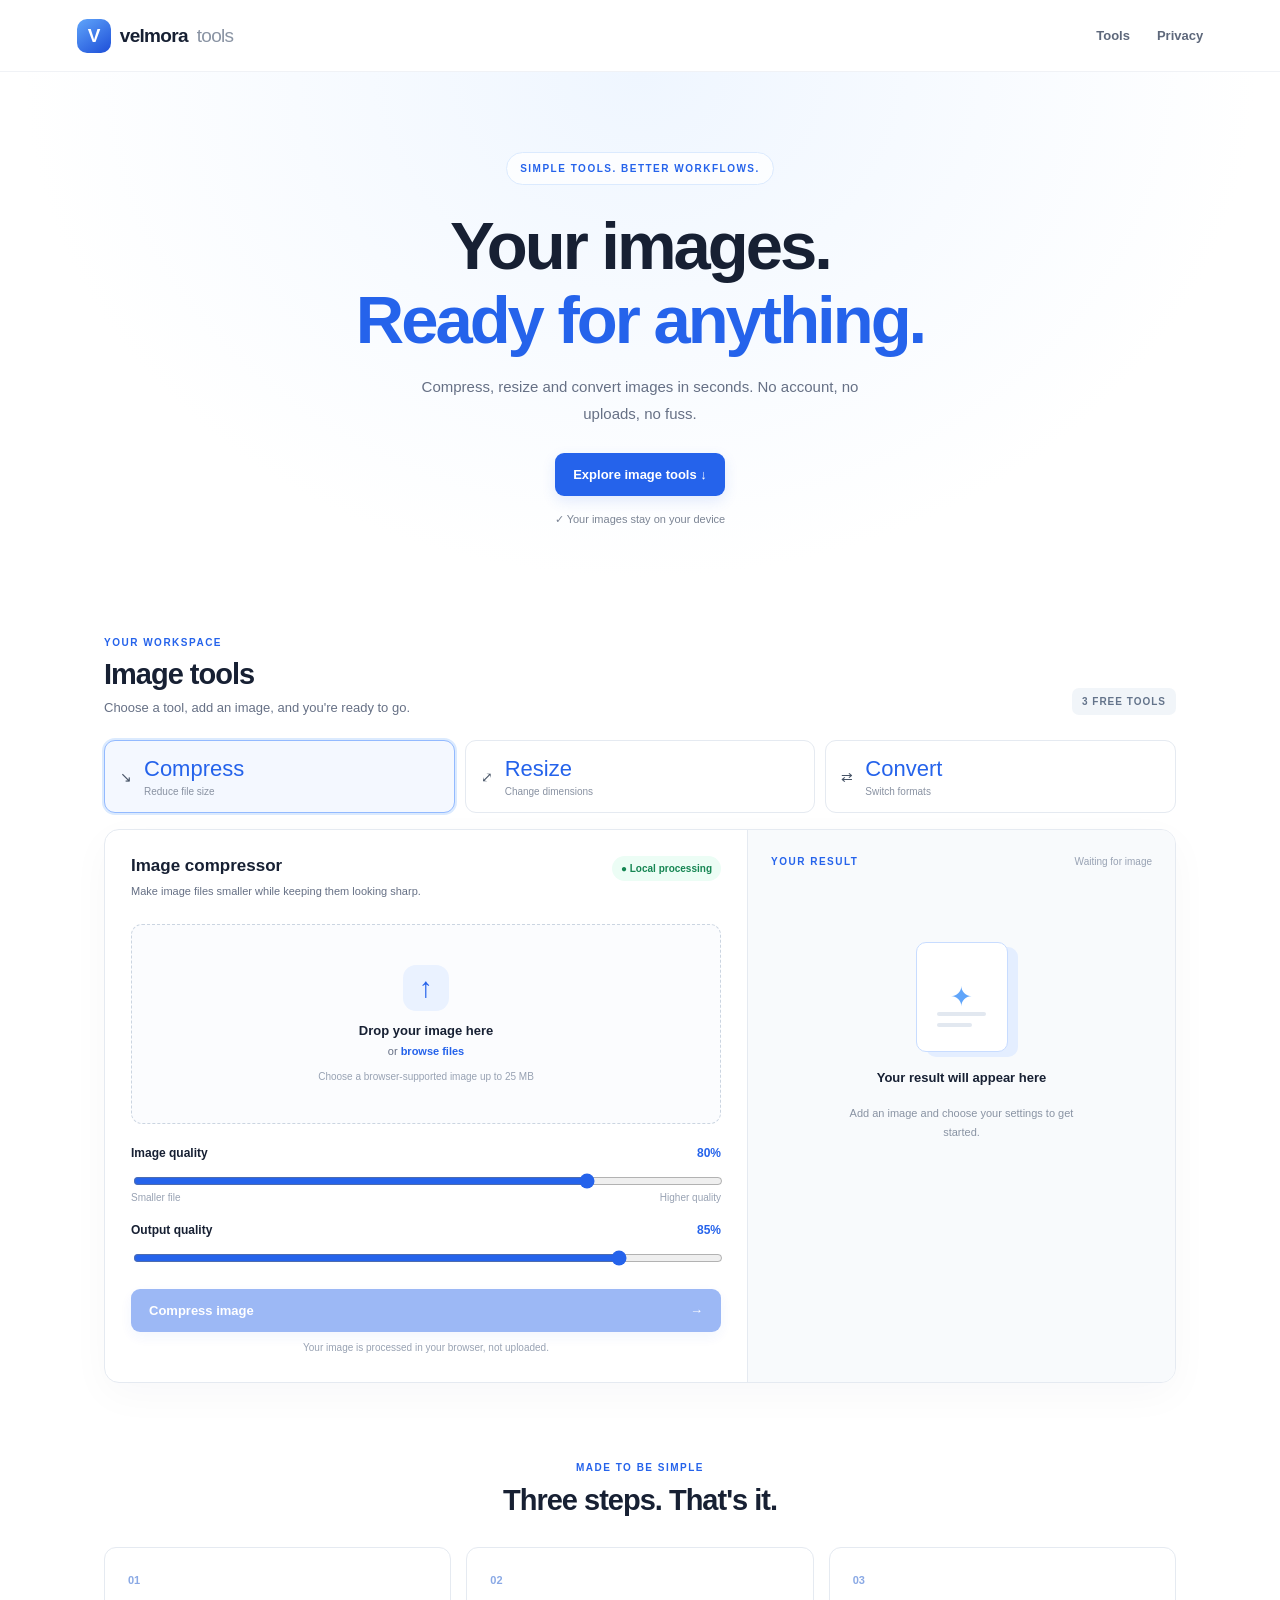
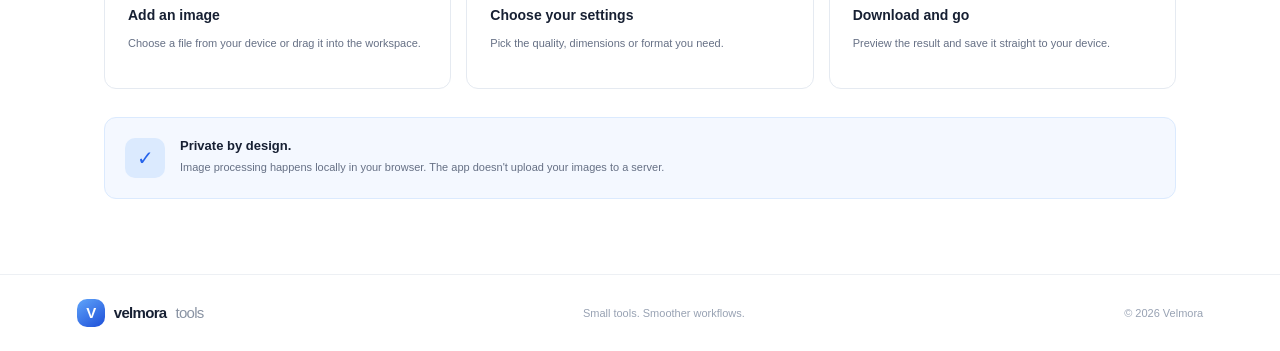
==== index.html @ 65857905 "Add files via upload" ====
<!DOCTYPE html>
<html lang="en">
<head>
  <meta charset="UTF-8">
  <meta name="viewport" content="width=device-width, initial-scale=1">
  <meta name="theme-color" content="#2563eb">
  <meta name="description" content="Compress, resize and convert images privately with Velmora Image Utility.">
  <title>Velmora Image Utility</title>
  <link rel="stylesheet" href="styles.css">
<link rel="icon" type="image/jpeg" href="favicon.jpg">  <script src="app.js" defer></script>
</head>
<body>
  <header class="navbar">
    <a class="brand" href="#">
      <span class="brand-icon">V</span>
      velmora <span class="muted">tools</span>
    </a>
    <nav>
      <a href="#tools">Tools</a>
      <a href="#privacy">Privacy</a>
    </nav>
  </header>

  <main>
    <section class="hero">
      <span class="eyebrow">SIMPLE TOOLS. BETTER WORKFLOWS.</span>
      <h1>Your images.<br><span>Ready for anything.</span></h1>
      <p>Compress, resize and convert images in seconds. No account, no uploads, no fuss.</p>
      <a class="button" href="#tools">Explore image tools ↓</a>
      <div class="privacy-note">✓ Your images stay on your device</div>
    </section>

    <section class="tools section" id="tools">
      <div class="section-heading">
        <div>
          <span class="eyebrow">YOUR WORKSPACE</span>
          <h2>Image tools</h2>
          <p>Choose a tool, add an image, and you're ready to go.</p>
        </div>
        <span class="free-tag">3 FREE TOOLS</span>
      </div>

      <div class="tabs" role="tablist" aria-label="Image tools">
        <button class="tab active" data-tool="compress" role="tab"
          aria-selected="true">↘ <span>Compress<small>Reduce file size</small></span></button>
        <button class="tab" data-tool="resize" role="tab"
          aria-selected="false">⤢ <span>Resize<small>Change dimensions</small></span></button>
        <button class="tab" data-tool="convert" role="tab"
          aria-selected="false">⇄ <span>Convert<small>Switch formats</small></span></button>
      </div>

      <div class="workspace">
        <section class="editor">
          <div class="editor-heading">
            <div>
              <h3 id="tool-title">Image compressor</h3>
              <p id="tool-description">Make image files smaller while keeping them looking sharp.</p>
            </div>
            <span class="local-tag">● Local processing</span>
          </div>

          <input id="file-input" type="file" accept="image/*" hidden>

          <div class="drop-zone" id="drop-zone" role="button" tabindex="0"
            aria-label="Choose or drop an image">
            <div class="upload-icon">↑</div>
            <h3>Drop your image here</h3>
            <p>or <button type="button" id="browse" class="text-link">browse files</button></p>
            <small>Choose a browser-supported image up to 25 MB</small>
          </div>

          <div class="selected-file hidden" id="selected-file">
            <img id="source-preview" alt="Selected image">
            <div class="file-info">
              <strong id="source-name"></strong>
              <p id="source-meta"></p>
              <span class="local-tag">● Image ready</span>
            </div>
            <button id="remove-file" class="remove-button" type="button">Remove</button>
          </div>

          <div class="settings">
            <div id="compress-options" class="option">
              <div class="label-row">
                <label for="compress-quality">Image quality</label>
                <strong><span id="compress-value">80</span>%</strong>
              </div>
              <input id="compress-quality" type="range" min="10" max="100" value="80">
              <div class="range-labels"><span>Smaller file</span><span>Higher quality</span></div>
            </div>

            <div id="resize-options" class="option hidden">
              <div class="dimension-fields">
                <label>Width (px)
                  <input id="width" type="number" min="1" max="12000" placeholder="Width">
                </label>
                <span>×</span>
                <label>Height (px)
                  <input id="height" type="number" min="1" max="12000" placeholder="Height">
                </label>
              </div>
              <label class="check-row">
                <input id="keep-ratio" type="checkbox" checked>
                Keep aspect ratio
              </label>
            </div>

            <div id="convert-options" class="option hidden">
              <label for="format">Output format</label>
              <select id="format">
                <option value="image/webp">WebP</option>
                <option value="image/jpeg">JPEG</option>
                <option value="image/png">PNG</option>
              </select>
              <p class="hint">JPEG doesn't support transparency; transparent areas become white.</p>
            </div>

            <div id="output-quality-option" class="option">
              <div class="label-row">
                <label for="output-quality">Output quality</label>
                <strong><span id="output-value">85</span>%</strong>
              </div>
              <input id="output-quality" type="range" min="10" max="100" value="85">
            </div>

            <p class="error hidden" id="error" role="alert"></p>
            <button id="process" class="button process-button" disabled>
              <span id="process-label">Compress image</span><span>→</span>
            </button>
            <p class="hint center">Your image is processed in your browser, not uploaded.</p>
          </div>
        </section>

        <aside class="result">
          <div class="result-heading">
            <span class="eyebrow">YOUR RESULT</span>
            <span id="result-status">Waiting for image</span>
          </div>

          <div id="empty-result" class="empty-result">
            <div class="empty-art"><span>✦</span><i></i><b></b></div>
            <h3>Your result will appear here</h3>
            <p>Add an image and choose your settings to get started.</p>
          </div>

          <div id="result-content" class="hidden">
            <div class="result-image"><img id="result-preview" alt="Processed image preview"></div>
            <strong id="result-name" class="result-name"></strong>
            <div class="stats">
              <div><span>Original size</span><strong id="original-size">—</strong></div>
              <div><span>New size</span><strong id="new-size">—</strong></div>
              <div><span>Dimensions</span><strong id="dimensions">—</strong></div>
            </div>
            <div class="saving"><span>File size change</span><strong id="saving-value">—</strong></div>
            <a id="download" class="button download-button" href="#">Download image ↓</a>
          </div>
        </aside>
      </div>
    </section>

    <section class="how section" id="privacy">
      <span class="eyebrow">MADE TO BE SIMPLE</span>
      <h2>Three steps. That's it.</h2>
      <div class="steps">
        <article><span>01</span><h3>Add an image</h3><p>Choose a file from your device or drag it into the workspace.</p></article>
        <article><span>02</span><h3>Choose your settings</h3><p>Pick the quality, dimensions or format you need.</p></article>
        <article><span>03</span><h3>Download and go</h3><p>Preview the result and save it straight to your device.</p></article>
      </div>
      <div class="privacy-banner">
        <span class="privacy-shield">✓</span>
        <div><h3>Private by design.</h3><p>Image processing happens locally in your browser. The app doesn't upload your images to a server.</p></div>
      </div>
    </section>
  </main>

  <footer>
    <a class="brand" href="#"><span class="brand-icon">V</span> velmora <span class="muted">tools</span></a>
    <span>Small tools. Smoother workflows.</span>
    <span>© <span id="year"></span> Velmora</span>
  </footer>
  <div id="toast" class="toast hidden" role="status"></div>
</body>
</html>
---- styles.css ----
:root {
  --blue: #2563eb;
  --blue-dark: #1d4ed8;
  --pale: #eff6ff;
  --ink: #172033;
  --muted: #667085;
  --line: #e5eaf1;
  --surface: #f8fafc;
  --green: #168653;
}

* { box-sizing: border-box; }

html {
  scroll-behavior: smooth;
  scroll-padding-top: 90px;
}

body {
  margin: 0;
  color: var(--ink);
  background: #fff;
  font-family: Inter, "Segoe UI", Arial, sans-serif;
  font-size: 14px;
}

button, input, select { font: inherit; }
button, a { -webkit-tap-highlight-color: transparent; }
a { color: inherit; text-decoration: none; }
button { cursor: pointer; }

.navbar {
  height: 72px;
  padding: 0 6%;
  display: flex;
  align-items: center;
  justify-content: space-between;
  border-bottom: 1px solid #f0f2f6;
  background: #ffffffee;
  position: sticky;
  top: 0;
  z-index: 10;
  backdrop-filter: blur(12px);
}

.brand {
  display: inline-flex;
  align-items: center;
  gap: 9px;
  font-size: 19px;
  font-weight: 800;
  letter-spacing: -0.7px;
}

.brand-icon {
  display: grid;
  place-items: center;
  width: 34px;
  height: 34px;
  color: white;
  background: linear-gradient(145deg, #60a5fa, #1d4ed8);
  border-radius: 10px;
}

.muted { color: #8993a3; font-weight: 500; }
nav { display: flex; align-items: center; gap: 27px; }
nav a { color: #5e687b; font-size: 13px; font-weight: 600; }
nav a:hover { color: var(--blue); }

.hero {
  text-align: center;
  padding: 80px 20px 72px;
  background: radial-gradient(ellipse at 50% 0, #eff6ff, transparent 68%);
}

.eyebrow {
  color: var(--blue);
  font-size: 10px;
  font-weight: 800;
  letter-spacing: 1.5px;
}

.hero > .eyebrow {
  display: inline-block;
  padding: 10px 13px;
  border: 1px solid #dbeafe;
  background: #ffffffc9;
  border-radius: 30px;
}

.hero h1 {
  margin: 24px 0 17px;
  font-size: clamp(42px, 6vw, 67px);
  line-height: 1.1;
  letter-spacing: -3px;
}

.hero h1 span { color: var(--blue); }

.hero > p {
  max-width: 490px;
  margin: auto;
  color: var(--muted);
  font-size: 15px;
  line-height: 1.8;
}

.button {
  display: inline-flex;
  justify-content: center;
  align-items: center;
  gap: 18px;
  padding: 14px 18px;
  border: 0;
  border-radius: 9px;
  color: white;
  background: var(--blue);
  font-size: 13px;
  font-weight: 700;
  transition: .2s;
  box-shadow: 0 5px 14px #2563eb20;
}

.button:hover { background: var(--blue-dark); transform: translateY(-1px); }
.button:disabled { opacity: .45; cursor: not-allowed; transform: none; }
.hero .button { margin-top: 26px; }

.privacy-note {
  margin-top: 17px;
  color: #7b8494;
  font-size: 11px;
}

.section { max-width: 1120px; margin: auto; padding: 35px 24px 75px; }

.section-heading {
  display: flex;
  align-items: end;
  justify-content: space-between;
  margin-bottom: 25px;
}

.section-heading h2, .how h2 {
  margin: 9px 0;
  font-size: 29px;
  letter-spacing: -1px;
}

.section-heading p { margin: 0; color: var(--muted); font-size: 13px; }

.free-tag {
  padding: 8px 10px;
  background: #f1f5f9;
  color: #64748b;
  font-size: 10px;
  font-weight: 800;
  letter-spacing: 1px;
  border-radius: 7px;
}

.tabs {
  display: grid;
  grid-template-columns: repeat(3, 1fr);
  gap: 10px;
  margin-bottom: 16px;
}

.tab {
  display: flex;
  align-items: center;
  gap: 12px;
  text-align: left;
  padding: 15px;
  border: 1px solid var(--line);
  border-radius: 11px;
  color: #475467;
  background: white;
}

.tab.active {
  border-color: #93baff;
  background: #f4f8ff;
  box-shadow: 0 0 0 2px #dbeafe;
}

.tab > span:first-child { font-size: 22px; color: var(--blue); }
.tab span strong, .tab small { display: block; }
.tab strong { font-size: 13px; color: #273247; }
.tab small { margin-top: 4px; color: #8992a2; font-size: 10px; }

.workspace {
  display: grid;
  grid-template-columns: 1.2fr .8fr;
  border: 1px solid var(--line);
  border-radius: 15px;
  overflow: hidden;
  box-shadow: 0 12px 40px #17203308;
}

.editor { padding: 26px; min-width: 0; }

.editor-heading {
  display: flex;
  align-items: start;
  justify-content: space-between;
  gap: 12px;
  margin-bottom: 23px;
}

.editor-heading h3 { margin: 0 0 7px; font-size: 17px; }
.editor-heading p { margin: 0; color: var(--muted); font-size: 11px; line-height: 1.6; }

.local-tag {
  white-space: nowrap;
  padding: 7px 9px;
  border-radius: 30px;
  background: #ecfdf5;
  color: var(--green);
  font-size: 10px;
  font-weight: 700;
}

.drop-zone {
  min-height: 200px;
  padding: 24px 12px;
  border: 1.5px dashed #cbd5e1;
  border-radius: 11px;
  background: #fbfcfe;
  display: flex;
  flex-direction: column;
  align-items: center;
  justify-content: center;
  text-align: center;
  cursor: pointer;
  outline: none;
  transition: .2s;
}

.drop-zone:hover, .drop-zone:focus, .drop-zone.dragover {
  border-color: #60a5fa;
  background: #f4f8ff;
}

.upload-icon {
  display: grid;
  place-items: center;
  width: 46px;
  height: 46px;
  margin-bottom: 12px;
  border-radius: 13px;
  background: #eaf2ff;
  color: var(--blue);
  font-size: 28px;
}

.drop-zone h3 { margin: 0 0 7px; font-size: 13px; }
.drop-zone p { margin: 0; color: var(--muted); font-size: 11px; }
.drop-zone small { margin-top: 14px; color: #98a2b3; font-size: 10px; }

.text-link {
  padding: 0;
  border: 0;
  color: var(--blue);
  background: none;
  font-weight: 700;
}

.selected-file {
  display: flex;
  align-items: center;
  gap: 12px;
  padding: 12px;
  margin-top: 13px;
  border: 1px solid var(--line);
  border-radius: 10px;
}

.selected-file img {
  width: 60px;
  height: 60px;
  object-fit: contain;
  border-radius: 7px;
  background: #f1f5f9;
}

.file-info { flex: 1; min-width: 0; }
.file-info strong { display: block; overflow-wrap: anywhere; font-size: 12px; }
.file-info p { color: var(--muted); font-size: 10px; }
.remove-button { border: 0; background: none; color: #dc4444; font-size: 11px; }

.settings { padding-top: 22px; }
.option { margin-bottom: 20px; }
.option > label { display: block; margin-bottom: 9px; font-size: 12px; font-weight: 700; }

.label-row { display: flex; justify-content: space-between; margin-bottom: 11px; }
.label-row label { font-size: 12px; font-weight: 700; }
.label-row strong { color: var(--blue); font-size: 12px; }

input[type="range"] { width: 100%; accent-color: var(--blue); }
.range-labels { display: flex; justify-content: space-between; color: #98a2b3; font-size: 10px; }

.dimension-fields { display: grid; grid-template-columns: 1fr 15px 1fr; gap: 10px; align-items: end; }
.dimension-fields label { display: grid; gap: 8px; font-size: 12px; font-weight: 700; }
.dimension-fields > span { text-align: center; padding-bottom: 10px; color: #98a2b3; }

.dimension-fields input, select {
  width: 100%;
  padding: 11px;
  border: 1px solid #dce2eb;
  border-radius: 8px;
  background: white;
  color: var(--ink);
  outline: none;
}

.dimension-fields input:focus, select:focus {
  border-color: #7daeff;
  box-shadow: 0 0 0 3px #dbeafe;
}

.check-row { display: flex; align-items: center; gap: 8px; margin-top: 13px; color: var(--muted); font-size: 11px; }
.check-row input { accent-color: var(--blue); }

.hint { margin: 8px 0 0; color: #98a2b3; font-size: 10px; line-height: 1.6; }
.center { text-align: center; }

.process-button { width: 100%; justify-content: space-between; }
.error { padding: 10px; border-radius: 8px; background: #fff1f2; color: #be123c; font-size: 11px; }

.result {
  padding: 26px 23px;
  background: #f8fafc;
  border-left: 1px solid var(--line);
  min-width: 0;
}

.result-heading { display: flex; align-items: center; justify-content: space-between; gap: 8px; }
.result-heading > span:last-child { color: #98a2b3; font-size: 10px; }

.empty-result {
  min-height: 360px;
  display: flex;
  flex-direction: column;
  align-items: center;
  justify-content: center;
  text-align: center;
}

.empty-art {
  width: 92px;
  height: 110px;
  position: relative;
  display: grid;
  place-items: center;
  margin-bottom: 18px;
  border: 1px solid #c8dcff;
  border-radius: 10px;
  background: white;
  box-shadow: 10px 5px 0 #e4eeff;
  color: #60a5fa;
  font-size: 27px;
}

.empty-art i, .empty-art b {
  position: absolute;
  left: 20px;
  height: 4px;
  background: #e2e8f0;
  border-radius: 4px;
}
.empty-art i { width: 49px; top: 69px; }
.empty-art b { width: 35px; top: 80px; }

.empty-result h3 { font-size: 13px; margin: 0 0 8px; }
.empty-result p { max-width: 225px; color: #8993a3; font-size: 11px; line-height: 1.7; }

.result-image {
  display: grid;
  place-items: center;
  height: 180px;
  margin-top: 24px;
  border: 1px solid var(--line);
  border-radius: 10px;
  background-color: white;
  background-image: linear-gradient(45deg,#f1f5f9 25%,transparent 25%),linear-gradient(-45deg,#f1f5f9 25%,transparent 25%),linear-gradient(45deg,transparent 75%,#f1f5f9 75%),linear-gradient(-45deg,transparent 75%,#f1f5f9 75%);
  background-size: 16px 16px;
  background-position: 0 0,0 8px,8px -8px,-8px 0;
  overflow: hidden;
}
.result-image img { max-width: 100%; max-height: 100%; object-fit: contain; }

.result-name { display: block; overflow-wrap: anywhere; font-size: 12px; margin: 13px 0; }
.stats { display: grid; grid-template-columns: 1fr 1fr; gap: 13px; padding: 14px 0; border-block: 1px solid var(--line); }
.stats div:last-child { grid-column: 1/-1; }
.stats span, .saving span { display: block; margin-bottom: 5px; color: #8993a3; font-size: 10px; }
.stats strong { font-size: 12px; }
.saving { display: flex; align-items: center; justify-content: space-between; padding: 14px 0; }
.saving span { margin: 0; }
.saving strong { font-size: 12px; }
.download-button { width: 100%; justify-content: space-between; }

.how { padding-top: 0; text-align: center; }
.how h2 { margin: 10px 0 30px; }
.steps { display: grid; grid-template-columns: repeat(3,1fr); gap: 15px; text-align: left; }
.steps article { padding: 23px; border: 1px solid var(--line); border-radius: 12px; }
.steps article > span { color: #8aa9e5; font-size: 11px; font-weight: 800; }
.steps h3 { margin: 20px 0 8px; font-size: 14px; }
.steps p { color: var(--muted); font-size: 11px; line-height: 1.8; }

.privacy-banner {
  display: flex;
  align-items: center;
  gap: 15px;
  text-align: left;
  margin-top: 28px;
  padding: 20px;
  border: 1px solid #dbeafe;
  border-radius: 12px;
  background: #f4f8ff;
}
.privacy-shield { display: grid; place-items: center; width: 40px; height: 40px; flex: 0 0 40px; background: #dbeafe; color: var(--blue); border-radius: 10px; font-size: 20px; }
.privacy-banner h3 { margin: 0 0 5px; font-size: 13px; }
.privacy-banner p { margin: 0; color: var(--muted); font-size: 11px; line-height: 1.7; }

footer {
  display: flex;
  align-items: center;
  justify-content: space-between;
  gap: 15px;
  padding: 24px 6%;
  border-top: 1px solid #edf0f4;
  color: #98a2b3;
  font-size: 11px;
}
footer .brand { font-size: 15px; color: var(--ink); }
footer .brand-icon { width: 28px; height: 28px; font-size: 15px; }

.toast {
  position: fixed;
  bottom: 20px;
  left: 50%;
  z-index: 20;
  transform: translateX(-50%);
  max-width: calc(100vw - 30px);
  padding: 12px 17px;
  border-radius: 9px;
  color: white;
  background: #172033;
  box-shadow: 0 8px 30px #0002;
  font-size: 12px;
}

.hidden { display: none !important; }

@media (max-width: 800px) {
  .workspace { grid-template-columns: 1fr; }
  .result { border-left: 0; border-top: 1px solid var(--line); }
  .result-content { max-width: 440px; margin: auto; }
  .result-image { margin-top: 22px; }
}

@media (max-width: 560px) {
  .navbar { height: 64px; padding: 0 17px; }
  nav { gap: 15px; }
  nav a { font-size: 12px; }
  .hero { padding: 60px 18px 52px; }
  .hero h1 { letter-spacing: -2px; }
  .hero > p { font-size: 14px; }
  .section { padding: 28px 14px 55px; }
  .section-heading h2, .how h2 { font-size: 25px; }
  .section-subtitle { max-width: 245px; line-height: 1.6; }
  .tabs { gap: 6px; }
  .tab { padding: 11px 8px; flex-direction: column; align-items: flex-start; gap: 7px; }
  .tab strong { font-size: 11px; }
  .tab small { font-size: 9px; }
  .editor { padding: 19px 14px; }
  .editor-heading { flex-direction: column; }
  .steps { grid-template-columns: 1fr; }
  .steps article { padding: 19px; }
  .privacy-banner { padding: 15px; gap: 11px; }
  footer { padding: 20px 17px; flex-wrap: wrap; }
  footer > span:nth-child(2) { order: 3; width: 100%; }
}

@media (prefers-reduced-motion: reduce) {
  *, *::before, *::after { scroll-behavior: auto !important; transition: none !important; }
}
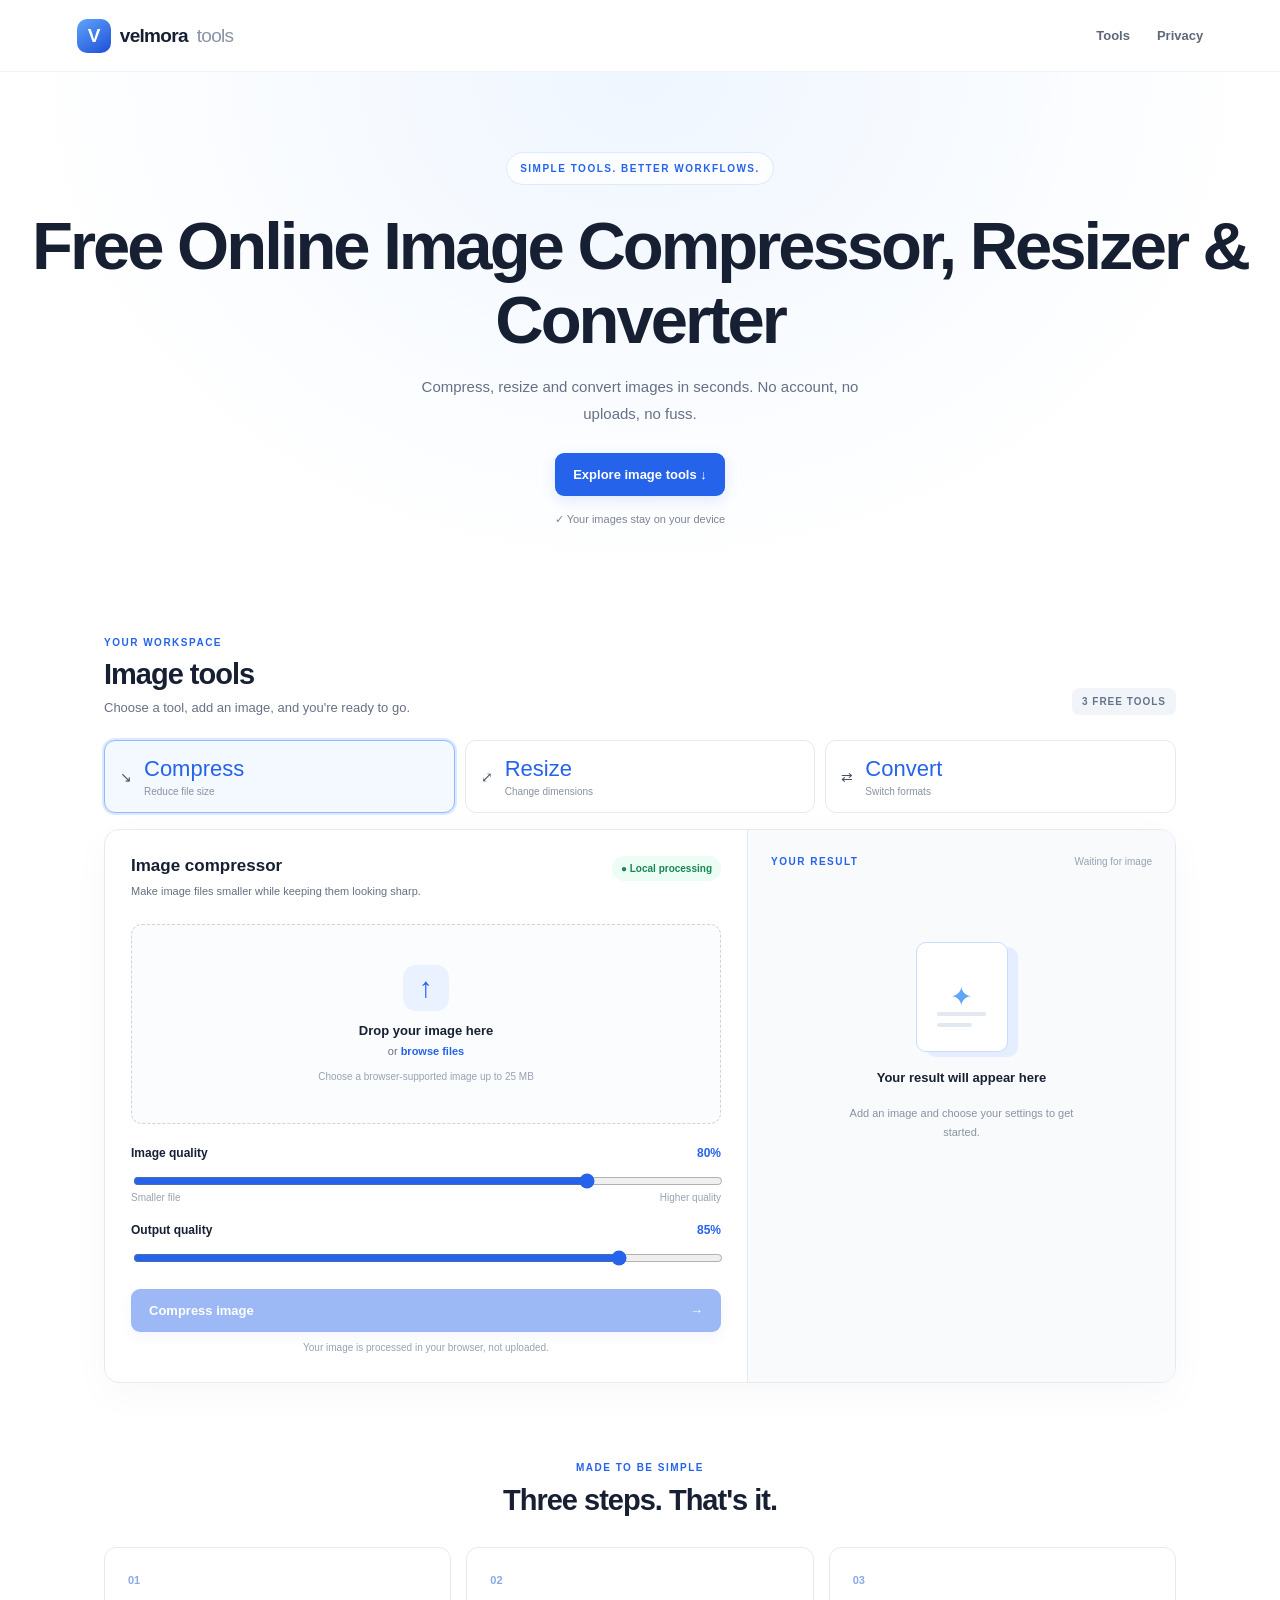
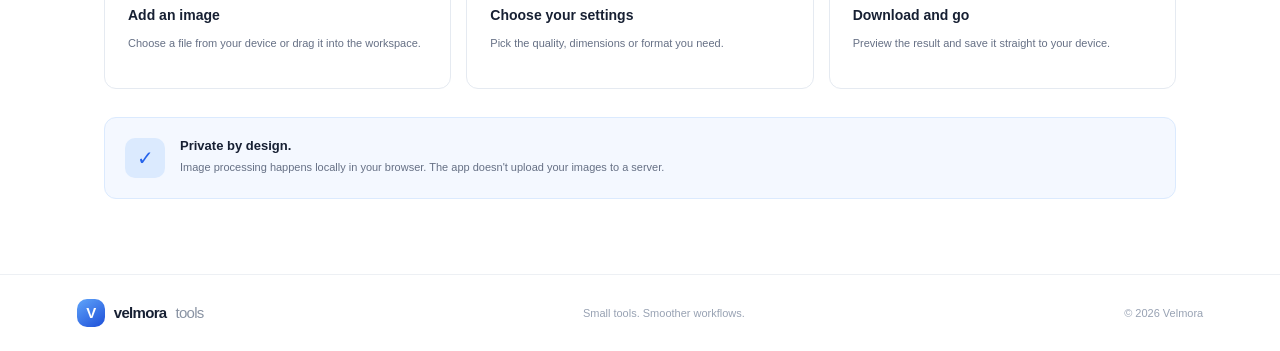
==== commit f203fccc: "Update index.html" ====
--- a/index.html
+++ b/index.html
@@ -5,7 +5,16 @@
   <meta name="viewport" content="width=device-width, initial-scale=1">
   <meta name="theme-color" content="#2563eb">
   <meta name="description" content="Compress, resize and convert images privately with Velmora Image Utility.">
-  <title>Velmora Image Utility</title>
+<meta name="google-site-verification" content="sod6nLJSfqBMqs_SpJm3IS4MJi5MIHDTbhIAiJ_wtAE" />
+  <meta property="og:type" content="website">
+<meta property="og:title" content="Free Image Compressor, Resizer &amp; Converter | Velmora">
+<meta property="og:description" content="Compress, resize and convert images privately in your browser with Velmora Image Utility.">
+<meta property="og:url" content="https://velmora-image-utility.testiunn6.workers.dev/">
+<meta name="twitter:card" content="summary">
+<meta name="twitter:title" content="Free Image Compressor, Resizer &amp; Converter | Velmora">
+<meta name="twitter:description" content="Compress, resize and convert images privately in your browser with Velmora Image Utility.">
+
+<title>Free Image Compressor, Resizer & Converter | Velmora</title>
   <link rel="stylesheet" href="styles.css">
 <link rel="icon" type="image/jpeg" href="favicon.jpg">  <script src="app.js" defer></script>
 </head>
@@ -24,7 +33,7 @@
   <main>
     <section class="hero">
       <span class="eyebrow">SIMPLE TOOLS. BETTER WORKFLOWS.</span>
-      <h1>Your images.<br><span>Ready for anything.</span></h1>
+    <h1>Free Online Image Compressor, Resizer &amp; Converter</h1>
       <p>Compress, resize and convert images in seconds. No account, no uploads, no fuss.</p>
       <a class="button" href="#tools">Explore image tools ↓</a>
       <div class="privacy-note">✓ Your images stay on your device</div>
@@ -180,4 +189,4 @@
   </footer>
   <div id="toast" class="toast hidden" role="status"></div>
 </body>
-</html>+</html>
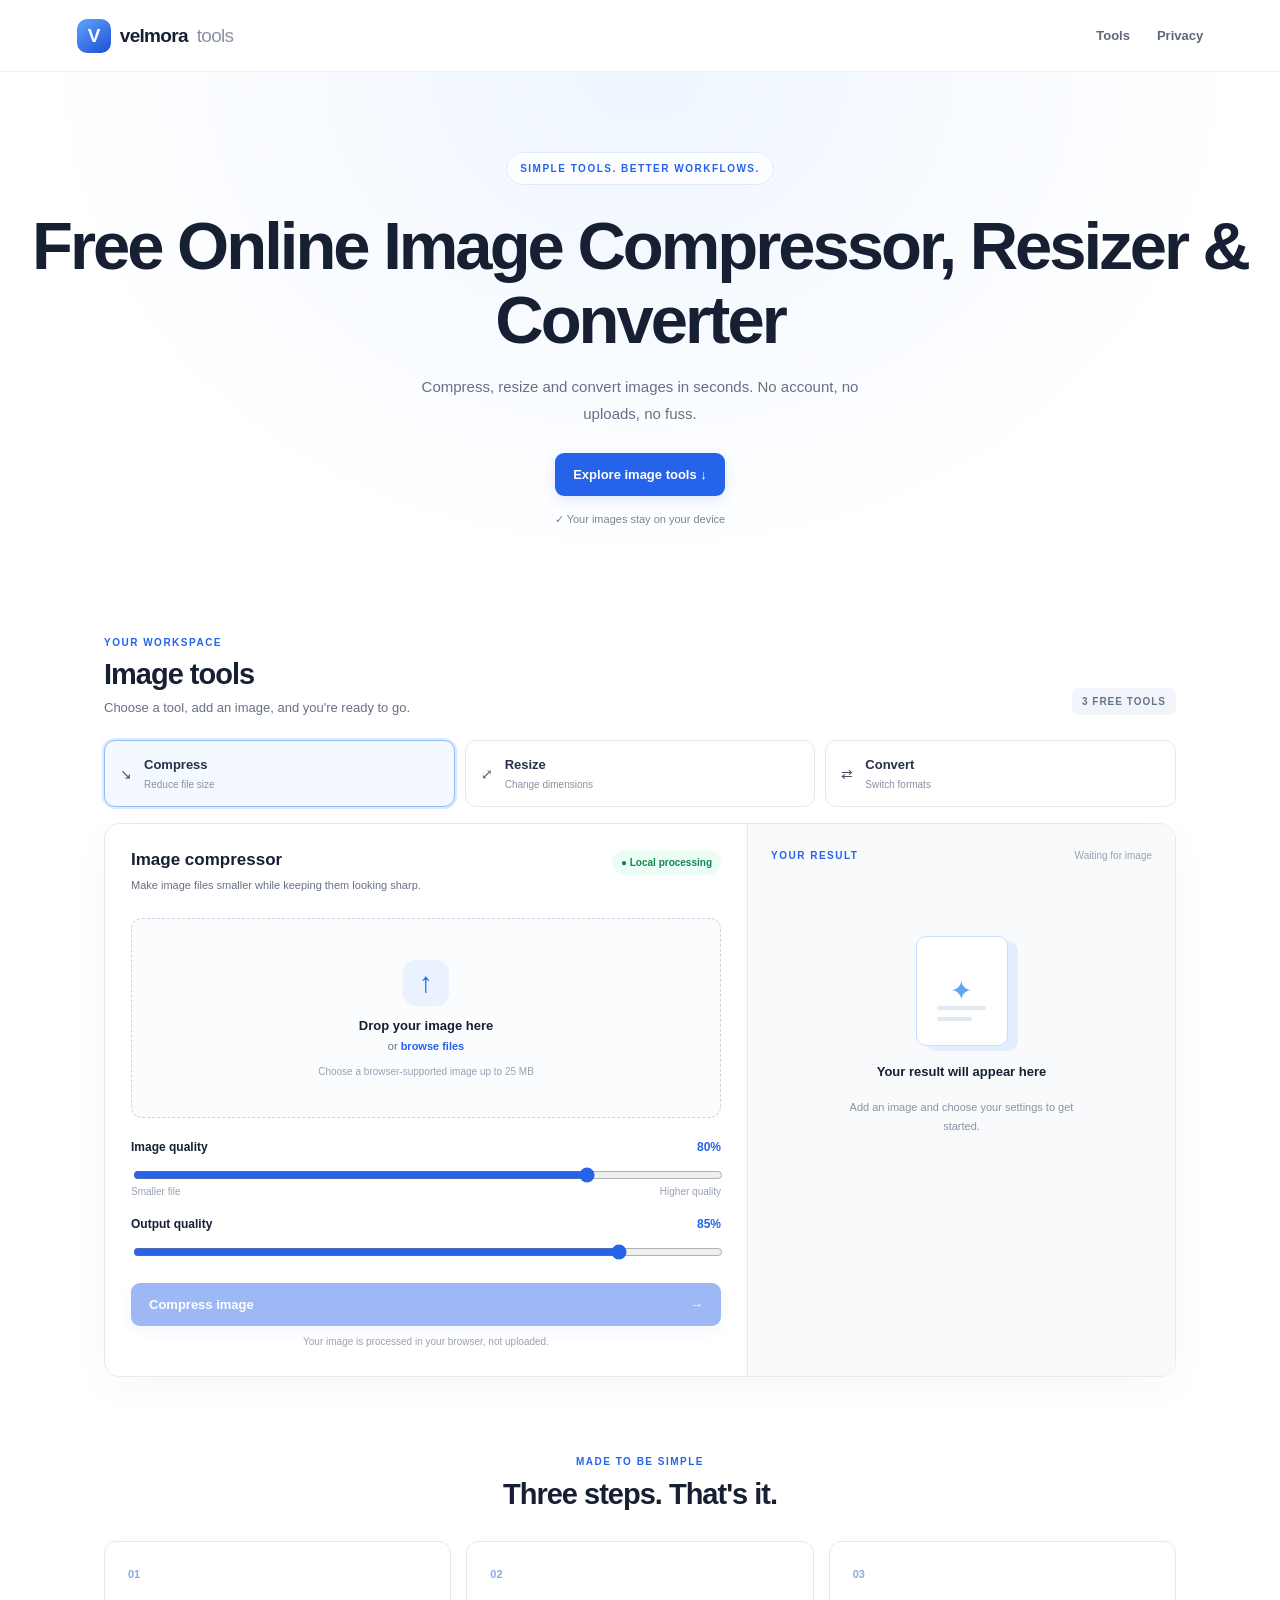
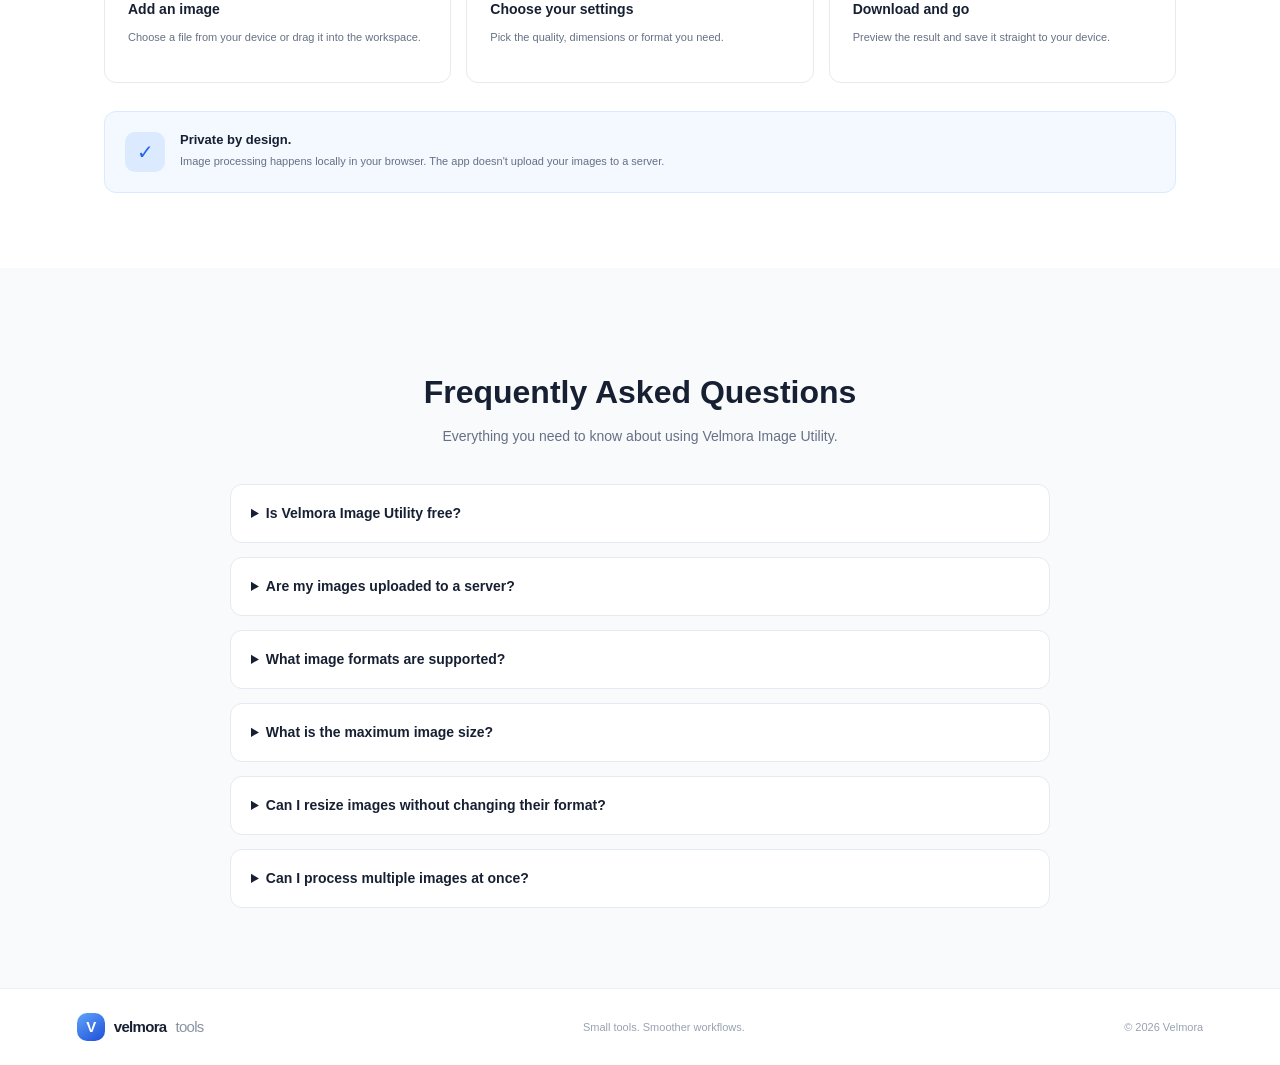
==== commit b845f607: "Add files via upload" ====
--- a/index.html
+++ b/index.html
@@ -1,22 +1,94 @@
 <!DOCTYPE html>
 <html lang="en">
+
 <head>
   <meta charset="UTF-8">
   <meta name="viewport" content="width=device-width, initial-scale=1">
   <meta name="theme-color" content="#2563eb">
-  <meta name="description" content="Compress, resize and convert images privately with Velmora Image Utility.">
-<meta name="google-site-verification" content="sod6nLJSfqBMqs_SpJm3IS4MJi5MIHDTbhIAiJ_wtAE" />
+
+  <title>Free Online Image Compressor, Resizer & Converter | Velmora</title>
+
+  <meta name="description" content="Compress images, resize photos, and convert image formats online for free. Process images privately in your browser without uploading them.">
+  <meta name="google-site-verification" content="sod6nLJSfqBMqs_SpJm3IS4MJi5MIHDTbhIAiJ_wtAE">
+
+  <link rel="canonical" href="https://velmora-image-utility.testiunn6.workers.dev/">
+  <link rel="stylesheet" href="styles.css">
+  <link rel="icon" type="image/jpeg" href="favicon.jpg">
+
   <meta property="og:type" content="website">
-<meta property="og:title" content="Free Image Compressor, Resizer &amp; Converter | Velmora">
-<meta property="og:description" content="Compress, resize and convert images privately in your browser with Velmora Image Utility.">
-<meta property="og:url" content="https://velmora-image-utility.testiunn6.workers.dev/">
-<meta name="twitter:card" content="summary">
-<meta name="twitter:title" content="Free Image Compressor, Resizer &amp; Converter | Velmora">
-<meta name="twitter:description" content="Compress, resize and convert images privately in your browser with Velmora Image Utility.">
-
-<title>Free Image Compressor, Resizer & Converter | Velmora</title>
-  <link rel="stylesheet" href="styles.css">
-<link rel="icon" type="image/jpeg" href="favicon.jpg">  <script src="app.js" defer></script>
+  <meta property="og:site_name" content="Velmora">
+  <meta property="og:title" content="Free Online Image Compressor, Resizer & Converter | Velmora">
+  <meta property="og:description" content="Compress, resize and convert images online for free. Private, browser-based image processing.">
+  <meta property="og:url" content="https://velmora-image-utility.testiunn6.workers.dev/">
+
+  <meta name="twitter:card" content="summary">
+  <meta name="twitter:title" content="Free Online Image Compressor, Resizer & Converter | Velmora">
+  <meta name="twitter:description" content="Compress, resize and convert images privately in your browser for free.">
+<meta property="og:image" content="https://velmora-image-utility.testiunn6.workers.dev/og-image.png">
+<meta name="twitter:image" content="https://velmora-image-utility.testiunn6.workers.dev/og-image.png">
+
+  <script src="app.js" defer></script>
+  
+  <script type="application/ld+json">
+{
+  "@context": "https://schema.org",
+  "@type": "WebPage",
+  "name": "Velmora Image Utility",
+  "mainEntity": {
+    "@type": "FAQPage",
+    "mainEntity": [
+      {
+        "@type": "Question",
+        "name": "Is Velmora Image Utility free?",
+        "acceptedAnswer": {
+          "@type": "Answer",
+          "text": "Yes. You can compress, resize, and convert images online for free."
+        }
+      },
+      {
+        "@type": "Question",
+        "name": "Are my images uploaded to a server?",
+        "acceptedAnswer": {
+          "@type": "Answer",
+          "text": "No. Image processing happens directly in your browser. Your images are not uploaded to our servers."
+        }
+      },
+      {
+        "@type": "Question",
+        "name": "What image formats are supported?",
+        "acceptedAnswer": {
+          "@type": "Answer",
+          "text": "You can convert images to WebP, JPEG, and PNG formats. Compression produces WebP images."
+        }
+      },
+      {
+        "@type": "Question",
+        "name": "What is the maximum image size?",
+        "acceptedAnswer": {
+          "@type": "Answer",
+          "text": "The maximum supported input file size is 25 MB."
+        }
+      },
+      {
+        "@type": "Question",
+        "name": "Can I resize images without changing their format?",
+        "acceptedAnswer": {
+          "@type": "Answer",
+          "text": "Yes. Resizing preserves the original format when the input is JPEG, PNG, or WebP."
+        }
+      },
+      {
+        "@type": "Question",
+        "name": "Can I process multiple images at once?",
+        "acceptedAnswer": {
+          "@type": "Answer",
+          "text": "Currently, Velmora Image Utility processes one image at a time."
+        }
+      }
+    ]
+  }
+}
+</script>
 </head>
 <body>
   <header class="navbar">
@@ -33,8 +105,7 @@
   <main>
     <section class="hero">
       <span class="eyebrow">SIMPLE TOOLS. BETTER WORKFLOWS.</span>
-    <h1>Free Online Image Compressor, Resizer &amp; Converter</h1>
-      <p>Compress, resize and convert images in seconds. No account, no uploads, no fuss.</p>
+<h1>Free Online Image Compressor, Resizer &amp; Converter</h1>      <p>Compress, resize and convert images in seconds. No account, no uploads, no fuss.</p>
       <a class="button" href="#tools">Explore image tools ↓</a>
       <div class="privacy-note">✓ Your images stay on your device</div>
     </section>
@@ -182,6 +253,62 @@
     </section>
   </main>
 
+  <section class="faq" id="faq">
+  <div class="faq-inner">
+    <h2>Frequently Asked Questions</h2>
+    <p class="faq-subtitle">
+      Everything you need to know about using Velmora Image Utility.
+    </p>
+
+    <div class="faq-list">
+      <details class="faq-item">
+        <summary>Is Velmora Image Utility free?</summary>
+        <p>
+          Yes. You can compress, resize, and convert images online for free.
+        </p>
+      </details>
+
+      <details class="faq-item">
+        <summary>Are my images uploaded to a server?</summary>
+        <p>
+          No. Image processing happens directly in your browser.
+          Your images are not uploaded to our servers.
+        </p>
+      </details>
+
+      <details class="faq-item">
+        <summary>What image formats are supported?</summary>
+        <p>
+          You can convert images to WebP, JPEG, and PNG formats.
+          Compression produces WebP images.
+        </p>
+      </details>
+
+      <details class="faq-item">
+        <summary>What is the maximum image size?</summary>
+        <p>
+          The maximum supported input file size is 25 MB.
+        </p>
+      </details>
+
+      <details class="faq-item">
+        <summary>Can I resize images without changing their format?</summary>
+        <p>
+          Yes. Resizing preserves the original format when the input
+          is JPEG, PNG, or WebP.
+        </p>
+      </details>
+
+      <details class="faq-item">
+        <summary>Can I process multiple images at once?</summary>
+        <p>
+          Currently, Velmora Image Utility processes one image at a time.
+        </p>
+      </details>
+    </div>
+  </div>
+</section>
+
   <footer>
     <a class="brand" href="#"><span class="brand-icon">V</span> velmora <span class="muted">tools</span></a>
     <span>Small tools. Smoother workflows.</span>
@@ -189,4 +316,4 @@
   </footer>
   <div id="toast" class="toast hidden" role="status"></div>
 </body>
-</html>
+</html>
--- a/styles.css
+++ b/styles.css
@@ -484,4 +484,119 @@
 
 @media (prefers-reduced-motion: reduce) {
   *, *::before, *::after { scroll-behavior: auto !important; transition: none !important; }
+}
+
+/* Velmora Image Utility — CSS accessibility and selector fixes
+   Paste this at the VERY END of styles.css.
+   This is an additive patch; it does not replace your existing stylesheet. */
+
+/* The tab label is plain text inside the span, not a <strong> element. */
+.tab > span:last-child {
+  display: block;
+  min-width: 0;
+  color: #273247;
+  font-size: 13px;
+  font-weight: 700;
+  line-height: 1.35;
+}
+
+.tab > span:last-child small {
+  display: block;
+  margin-top: 4px;
+  color: #8992a2;
+  font-size: 10px;
+  font-weight: 400;
+}
+
+/* Match the actual result-content ID used in index.html. */
+@media (max-width: 800px) {
+  #result-content {
+    max-width: 440px;
+    margin-inline: auto;
+  }
+}
+
+/* Make keyboard focus visible without changing the normal mouse appearance. */
+:where(a, button, input, select, .drop-zone, .tab):focus-visible {
+  outline: 3px solid #93c5fd;
+  outline-offset: 3px;
+}
+
+/* Keep focus visible on the upload area against its pale background. */
+.drop-zone:focus-visible {
+  border-color: #2563eb;
+  background: #f4f8ff;
+}
+
+/* Respect reduced-motion preferences for hover movement too. */
+@media (prefers-reduced-motion: reduce) {
+  .button:hover {
+    transform: none;
+  }
+}
+
+/* FAQ Section */
+.faq {
+  padding: 80px 24px;
+  background: var(--surface);
+}
+
+.faq-inner {
+  max-width: 820px;
+  margin: 0 auto;
+}
+
+.faq h2 {
+  text-align: center;
+  font-size: 32px;
+  color: var(--ink);
+  margin-bottom: 12px;
+}
+
+.faq-subtitle {
+  text-align: center;
+  color: var(--muted);
+  margin-bottom: 36px;
+  line-height: 1.6;
+}
+
+.faq-list {
+  display: grid;
+  gap: 14px;
+}
+
+.faq-item {
+  background: white;
+  border: 1px solid var(--line);
+  border-radius: 12px;
+  padding: 18px 20px;
+}
+
+.faq-item summary {
+  cursor: pointer;
+  color: var(--ink);
+  font-weight: 600;
+  line-height: 1.5;
+}
+
+.faq-item p {
+  color: var(--muted);
+  line-height: 1.7;
+  margin: 14px 0 0;
+}
+
+.faq-item summary:focus-visible {
+  outline: 3px solid #93c5fd;
+  outline-offset: 5px;
+  border-radius: 3px;
+}
+
+@media (max-width: 600px) {
+  .faq {
+    padding: 56px 18px;
+  }
+
+  .faq h2 {
+    font-size: 26px;
+  }
 }
